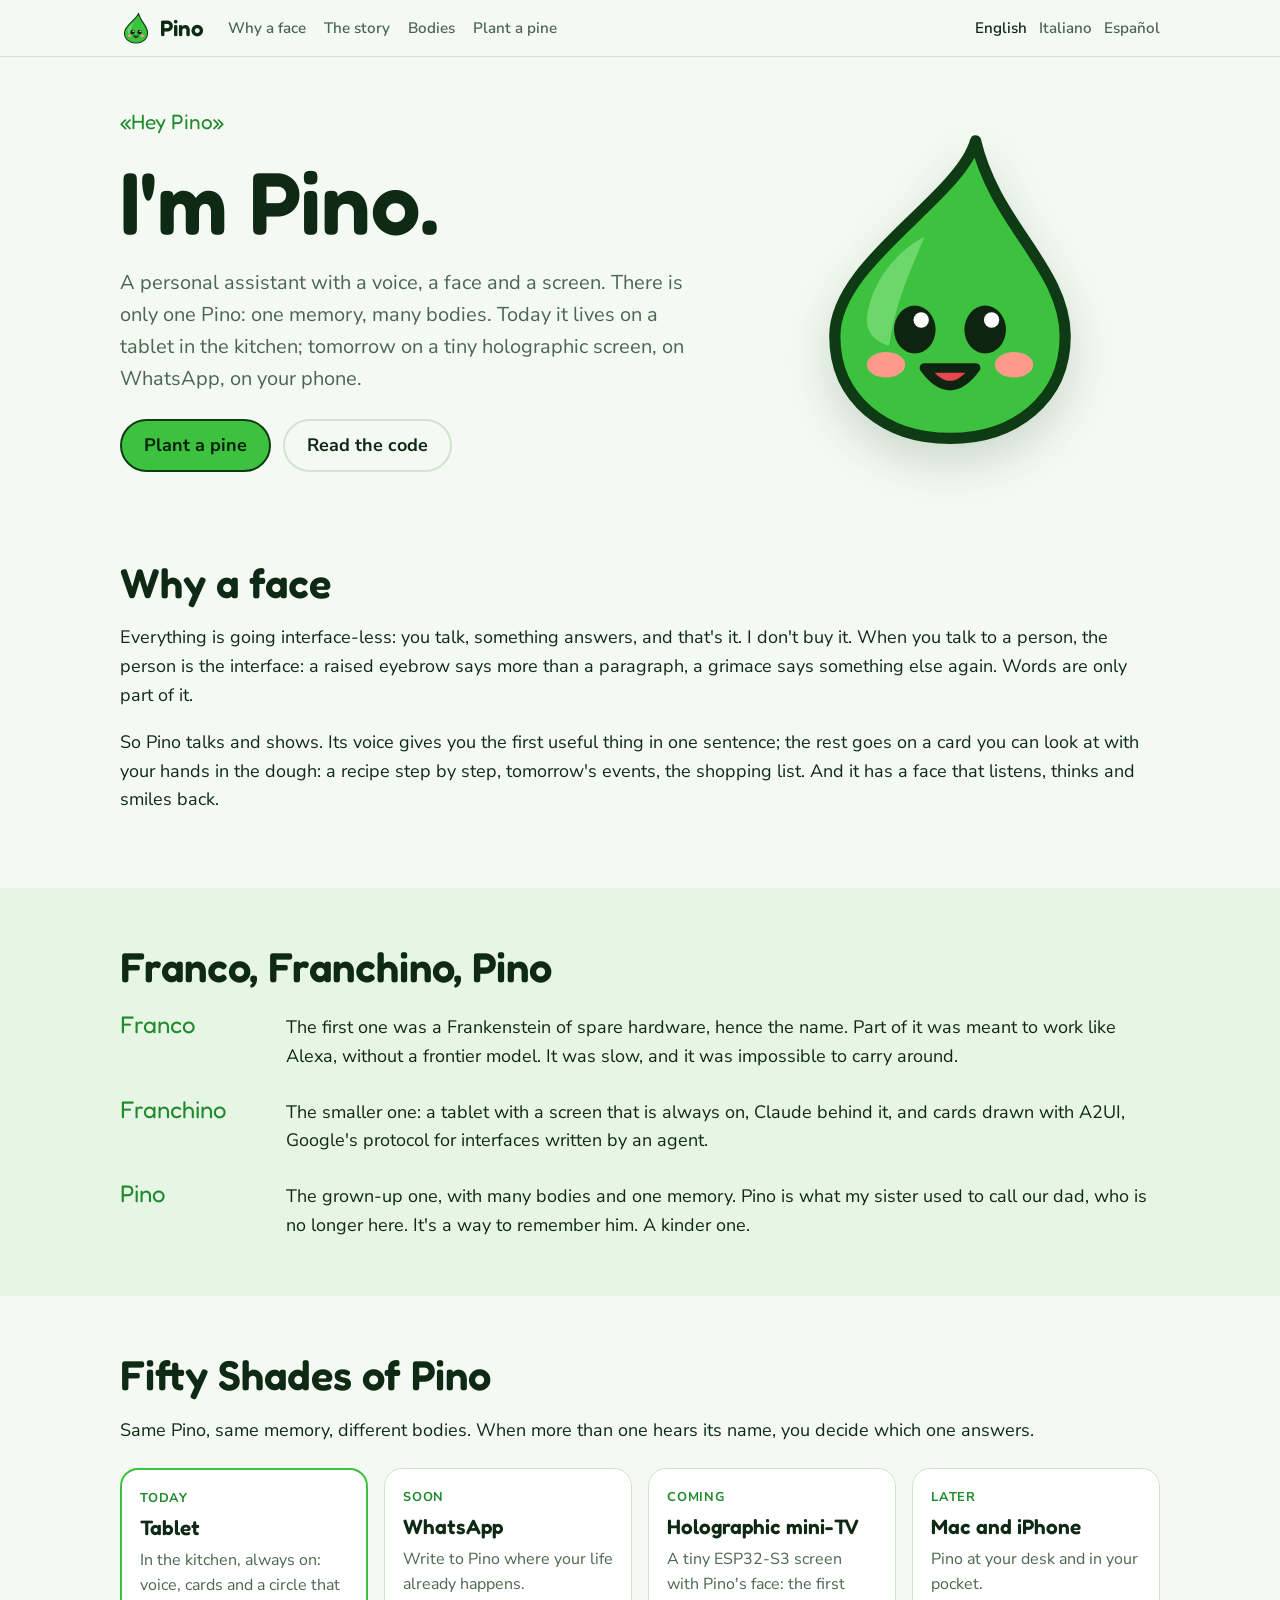
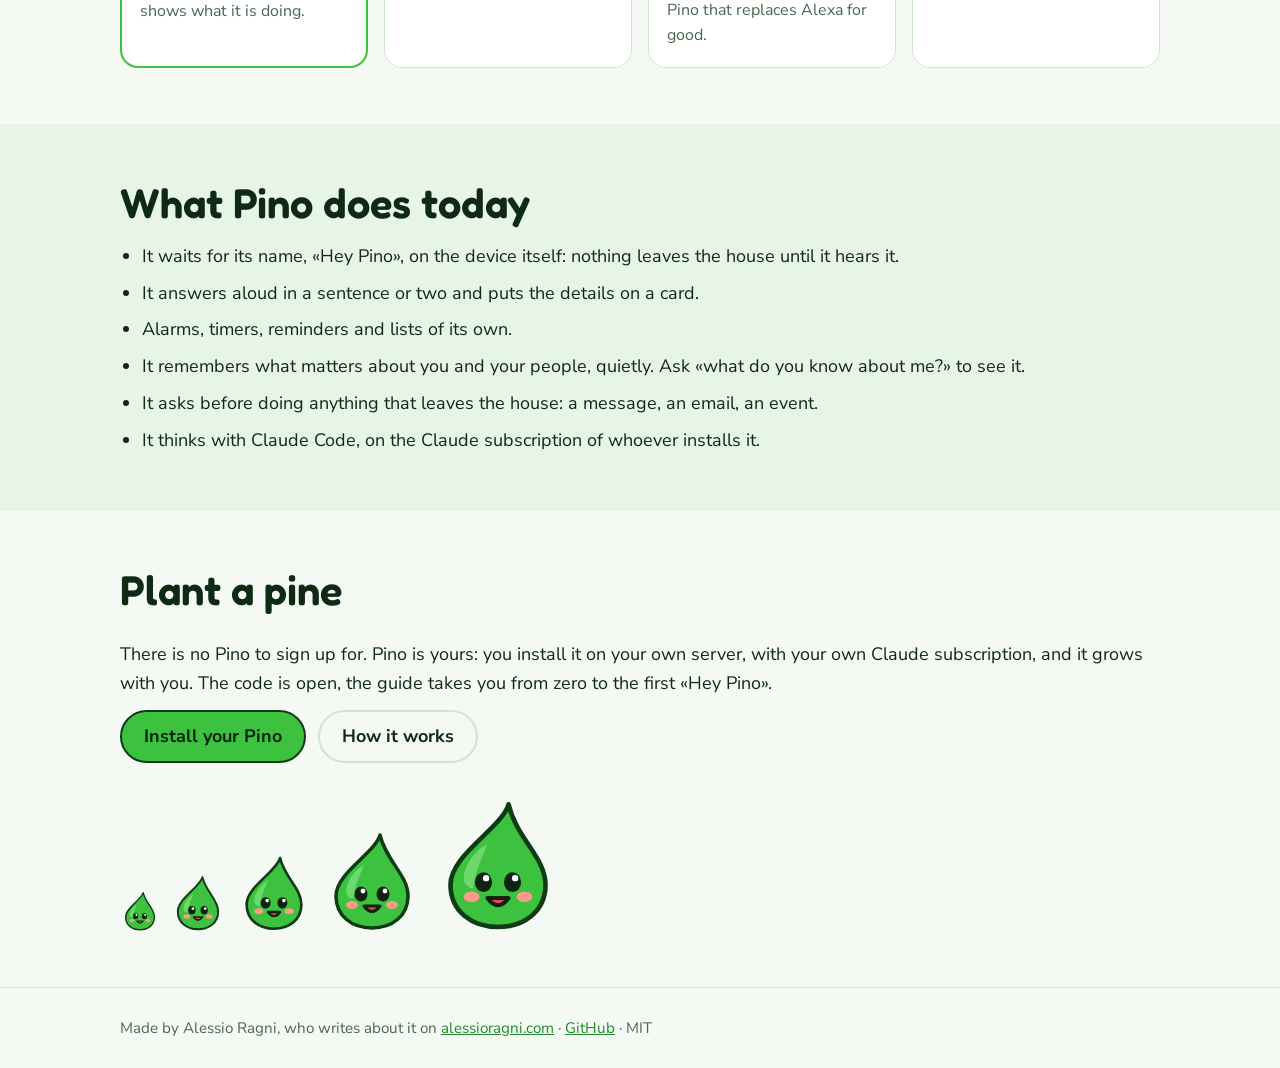
==== site/index.html @ 07070b67 "feat: Frankino becomes Pino — rename, memory, new icon, iampino.com site, server migration script Co" ====
<!doctype html>
<html lang="en">
<head>
<meta charset="utf-8">
<meta name="viewport" content="width=device-width, initial-scale=1, viewport-fit=cover">
<title>Pino</title>
<meta name="description" content="Pino is a personal assistant with a voice, a face and a screen. One Pino, one memory, many bodies.">
<meta property="og:title" content="Pino">
<meta property="og:description" content="Pino is a personal assistant with a voice, a face and a screen. One Pino, one memory, many bodies.">
<meta property="og:image" content="https://iampino.com/pino.png">
<link rel="alternate" hreflang="en" href="https://iampino.com/">
<link rel="alternate" hreflang="it" href="https://iampino.com/it/">
<link rel="alternate" hreflang="es" href="https://iampino.com/es/">
<link rel="icon" href="pino.svg" type="image/svg+xml">
<link rel="preconnect" href="https://fonts.googleapis.com">
<link rel="stylesheet" href="https://fonts.googleapis.com/css2?family=Fredoka:wght@500;600&family=Nunito+Sans:wght@400;600;700&display=swap">
<link rel="stylesheet" href="style.css">
</head>
<body>
<header class="top"><div class="wrap bar">
  <a class="brand" href=""><img src="pino.svg" alt="" width="32" height="32"> Pino</a>
  <nav><a href="#why">Why a face</a><a href="#story">The story</a><a href="#bodies">Bodies</a><a href="#plant">Plant a pine</a></nav>
  <div class="langs"><a href="" hreflang="en" aria-current="page">English</a> <a href="it/" hreflang="it">Italiano</a> <a href="es/" hreflang="es">Español</a></div>
</div></header>

<main>
<section class="hero"><div class="wrap hero-grid">
  <div class="hero-text">
    <p class="kicker">«Hey Pino»</p>
    <h1>I'm Pino.</h1>
    <p class="lead">A personal assistant with a voice, a face and a screen. There is only one Pino: one memory, many bodies. Today it lives on a tablet in the kitchen; tomorrow on a tiny holographic screen, on WhatsApp, on your phone.</p>
    <p class="ctas"><a class="btn" href="#plant">Plant a pine</a><a class="btn ghost" href="https://github.com/alessio-ragni/pino">Read the code</a></p>
  </div>
  <div class="hero-pino"><img src="pino.svg" alt="Pino" width="320" height="320"></div>
</div></section>

<section id="why"><div class="wrap"><h2>Why a face</h2><p>Everything is going interface-less: you talk, something answers, and that's it. I don't buy it. When you talk to a person, the person is the interface: a raised eyebrow says more than a paragraph, a grimace says something else again. Words are only part of it.</p><p>So Pino talks and shows. Its voice gives you the first useful thing in one sentence; the rest goes on a card you can look at with your hands in the dough: a recipe step by step, tomorrow's events, the shopping list. And it has a face that listens, thinks and smiles back.</p></div></section>

<section id="story" class="tint"><div class="wrap"><h2>Franco, Franchino, Pino</h2><ol class="story"><li><span class="step">Franco</span><p>The first one was a Frankenstein of spare hardware, hence the name. Part of it was meant to work like Alexa, without a frontier model. It was slow, and it was impossible to carry around.</p></li><li><span class="step">Franchino</span><p>The smaller one: a tablet with a screen that is always on, Claude behind it, and cards drawn with A2UI, Google's protocol for interfaces written by an agent.</p></li><li><span class="step">Pino</span><p>The grown-up one, with many bodies and one memory. Pino is what my sister used to call our dad, who is no longer here. It's a way to remember him. A kinder one.</p></li></ol></div></section>

<section id="bodies"><div class="wrap"><h2>Fifty Shades of Pino</h2><p>Same Pino, same memory, different bodies. When more than one hears its name, you decide which one answers.</p><div class="bodies"><article class="body now"><span class="when">Today</span><h3>Tablet</h3><p>In the kitchen, always on: voice, cards and a circle that shows what it is doing.</p></article><article class="body"><span class="when">Soon</span><h3>WhatsApp</h3><p>Write to Pino where your life already happens.</p></article><article class="body"><span class="when">Coming</span><h3>Holographic mini-TV</h3><p>A tiny ESP32-S3 screen with Pino's face: the first Pino that replaces Alexa for good.</p></article><article class="body"><span class="when">Later</span><h3>Mac and iPhone</h3><p>Pino at your desk and in your pocket.</p></article></div></div></section>

<section class="tint"><div class="wrap"><h2>What Pino does today</h2><ul class="does"><li>It waits for its name, «Hey Pino», on the device itself: nothing leaves the house until it hears it.</li><li>It answers aloud in a sentence or two and puts the details on a card.</li><li>Alarms, timers, reminders and lists of its own.</li><li>It remembers what matters about you and your people, quietly. Ask «what do you know about me?» to see it.</li><li>It asks before doing anything that leaves the house: a message, an email, an event.</li><li>It thinks with Claude Code, on the Claude subscription of whoever installs it.</li></ul></div></section>

<section id="plant"><div class="wrap plant">
  <h2>Plant a pine</h2>
  <p>There is no Pino to sign up for. Pino is yours: you install it on your own server, with your own Claude subscription, and it grows with you. The code is open, the guide takes you from zero to the first «Hey Pino».</p>
  <p class="ctas"><a class="btn" href="https://github.com/alessio-ragni/pino/blob/main/docs/deployment.md">Install your Pino</a><a class="btn ghost" href="https://github.com/alessio-ragni/pino/blob/main/docs/how-it-works.md">How it works</a></p>
  <div class="forest" aria-hidden="true"><img src="pino.svg" alt=""><img src="pino.svg" alt=""><img src="pino.svg" alt=""><img src="pino.svg" alt=""><img src="pino.svg" alt=""></div>
</div></section>
</main>

<footer><div class="wrap">Made by Alessio Ragni, who writes about it on <a href="https://alessioragni.com">alessioragni.com</a> · <a href="https://github.com/alessio-ragni/pino">GitHub</a> · MIT</div></footer>
</body>
</html>
---- site/style.css ----
/* Layout: one 1080px column; paragraphs run the full width of it. */
:root{
  --bg:#f4faf3; --paper:#ffffff; --tint:#e6f5e4; --ink:#0f2a14; --muted:#4b6650; --line:#cfe5cc;
  --green:#3cc23e; --green-dark:#1f8a2c; --outline:#0e3b14;
  --display:"Fredoka","Nunito Sans",system-ui,sans-serif; --body:"Nunito Sans",system-ui,sans-serif;
}
@media (prefers-color-scheme: dark){:root{
  --bg:#0c160e; --paper:#122015; --tint:#13261a; --ink:#e4f3e4; --muted:#9ebfa2; --line:#21402a; --green-dark:#7fe08a;
  color-scheme:dark}}
*{box-sizing:border-box}
body{margin:0;background:var(--bg);color:var(--ink);font-family:var(--body);font-size:18px;line-height:1.6}
a{color:var(--green-dark)}
img{max-width:100%;height:auto}
.wrap{max-width:1080px;margin:0 auto;padding-left:max(20px,env(safe-area-inset-left,0px));padding-right:max(20px,env(safe-area-inset-right,0px))}
p,li{max-width:none}
h1,h2,h3{font-family:var(--display);font-weight:600;line-height:1.1;text-wrap:balance;margin:0}
h1{font-size:clamp(3rem,9vw,5.5rem)}
h2{font-size:clamp(1.8rem,4vw,2.6rem);margin-bottom:16px}
h3{font-size:1.3rem}
section{padding-block:56px}
section.tint{background:var(--tint)}
.top{position:sticky;top:0;z-index:5;background:color-mix(in srgb,var(--bg) 88%,transparent);backdrop-filter:blur(8px);border-bottom:1px solid var(--line)}
.bar{display:flex;align-items:center;gap:16px 24px;flex-wrap:wrap;padding-block:10px}
.brand{display:flex;align-items:center;gap:8px;font-family:var(--display);font-size:1.4rem;font-weight:600;color:var(--ink);text-decoration:none}
nav{display:flex;gap:18px;flex-wrap:wrap;flex:1}
nav a,.langs a{color:var(--muted);text-decoration:none;font-weight:600;font-size:.95rem}
nav a:hover,.langs a:hover,.langs a[aria-current]{color:var(--ink)}
.langs{display:flex;gap:12px}
.hero{padding-block:48px 32px}
.hero-grid{display:grid;grid-template-columns:1.4fr 1fr;gap:32px;align-items:center}
.hero-text{display:grid;gap:16px;min-width:0}
.kicker{font-family:var(--display);color:var(--green-dark);font-size:1.3rem;margin:0}
.lead{font-size:1.25rem;color:var(--muted);margin:0}
.hero-pino{display:grid;place-items:center}
.hero-pino img{width:min(320px,80%);filter:drop-shadow(0 18px 24px rgba(14,59,20,.18));animation:bob 4s ease-in-out infinite}
@keyframes bob{50%{transform:translateY(-10px) rotate(-2deg)}}
@media (prefers-reduced-motion:reduce){.hero-pino img{animation:none}}
.ctas{display:flex;gap:12px;flex-wrap:wrap;margin:8px 0 0}
.btn{display:inline-block;background:var(--green);color:#06210b;border:2px solid var(--outline);border-radius:999px;padding:10px 22px;font-weight:700;text-decoration:none}
.btn.ghost{background:transparent;color:var(--ink);border-color:var(--line)}
.btn:focus-visible,a:focus-visible{outline:3px solid var(--green);outline-offset:3px}
.story{list-style:none;margin:0;padding:0;display:grid;gap:20px}
.story li{display:grid;grid-template-columns:150px 1fr;gap:16px;align-items:baseline}
.story p{margin:0}
.step{font-family:var(--display);font-size:1.5rem;color:var(--green-dark)}
.bodies{display:grid;grid-template-columns:repeat(4,minmax(0,1fr));gap:16px;margin-top:24px}
.body{background:var(--paper);border:1px solid var(--line);border-radius:18px;padding:18px;display:grid;gap:8px;align-content:start}
.body.now{border:2px solid var(--green)}
.body p{margin:0;color:var(--muted);font-size:1rem}
.when{font-size:.8rem;font-weight:700;letter-spacing:.06em;text-transform:uppercase;color:var(--green-dark)}
.does{margin:0;padding-left:1.2em;display:grid;gap:8px}
.plant{display:grid;gap:12px}
.plant p{margin:0}
.forest{display:flex;align-items:flex-end;gap:10px;margin-top:24px}
.forest img{width:40px}
.forest img:nth-child(2){width:56px}.forest img:nth-child(3){width:76px}.forest img:nth-child(4){width:100px}.forest img:nth-child(5){width:132px}
footer{border-top:1px solid var(--line);padding-block:28px;color:var(--muted);font-size:.95rem}
@media (max-width:820px){
  .hero-grid{grid-template-columns:1fr}
  .hero-pino{order:-1}
  .hero-pino img{width:180px}
  .bodies{grid-template-columns:repeat(2,minmax(0,1fr))}
  .story li{grid-template-columns:1fr;gap:4px}
  nav{display:none}
}
@media (max-width:460px){.bodies{grid-template-columns:1fr}}
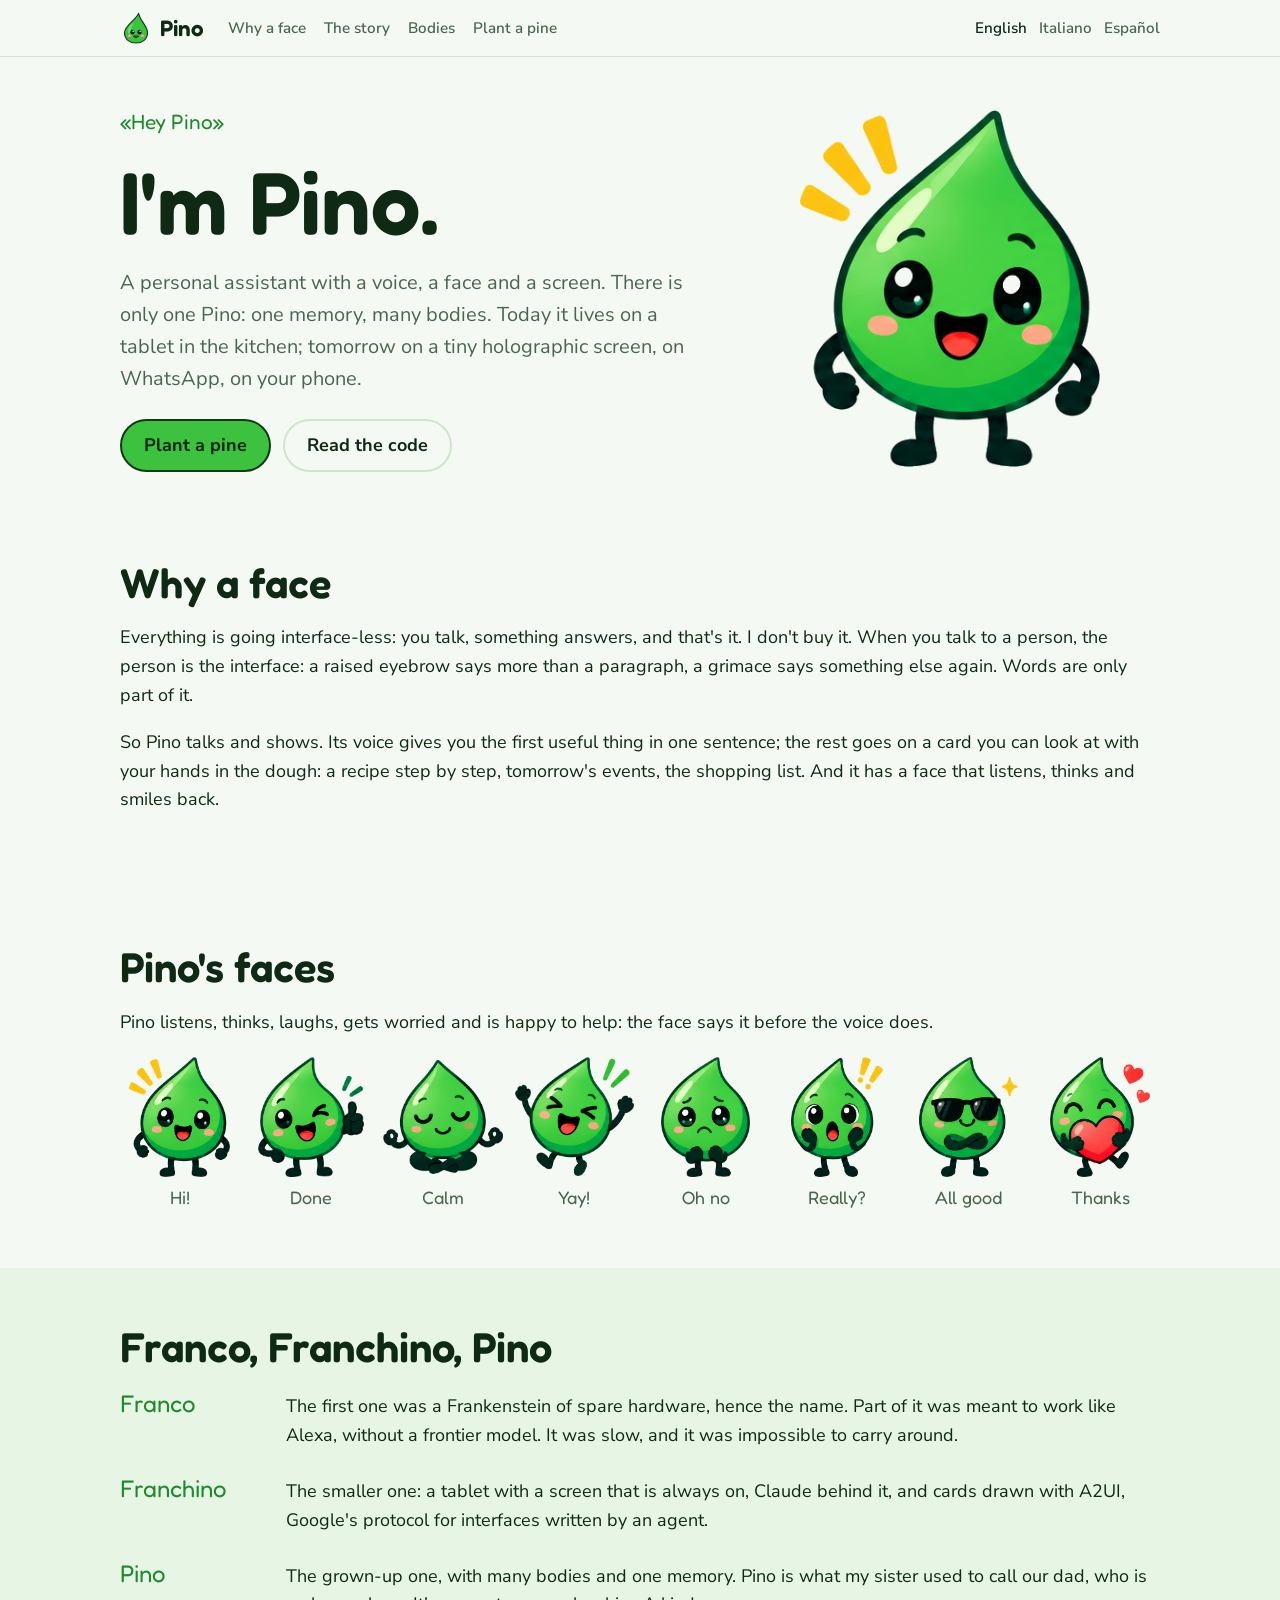
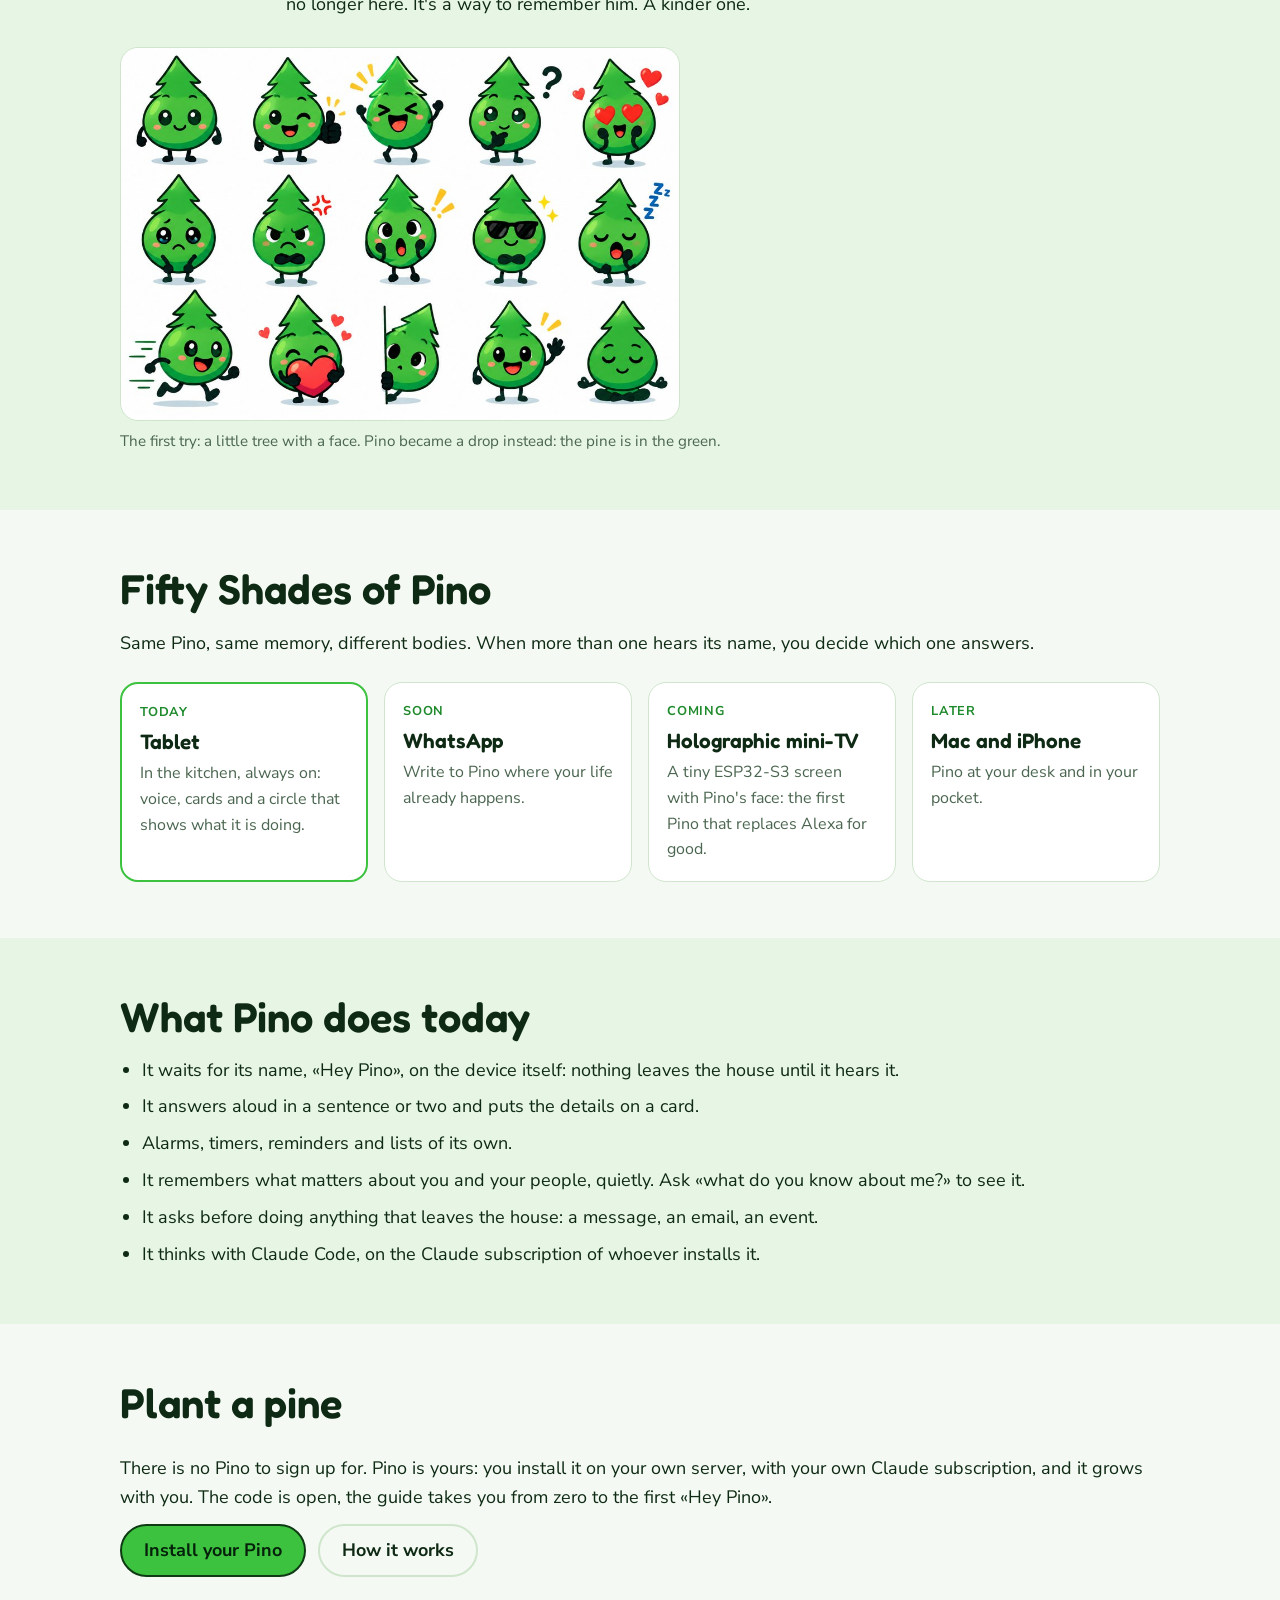
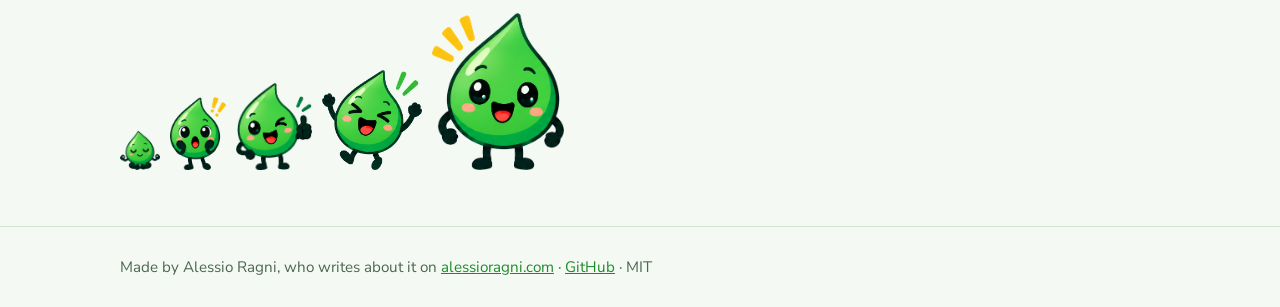
==== commit 0c2eb391: "feat: Pino's faces on the site, install on a VPS (AWS account closed) Co-Authored-By: Claude Opus 5." ====
--- a/site/index.html
+++ b/site/index.html
@@ -8,6 +8,7 @@
 <meta property="og:title" content="Pino">
 <meta property="og:description" content="Pino is a personal assistant with a voice, a face and a screen. One Pino, one memory, many bodies.">
 <meta property="og:image" content="https://iampino.com/pino.png">
+<meta name="twitter:card" content="summary_large_image">
 <link rel="alternate" hreflang="en" href="https://iampino.com/">
 <link rel="alternate" hreflang="it" href="https://iampino.com/it/">
 <link rel="alternate" hreflang="es" href="https://iampino.com/es/">
@@ -31,12 +32,15 @@
     <p class="lead">A personal assistant with a voice, a face and a screen. There is only one Pino: one memory, many bodies. Today it lives on a tablet in the kitchen; tomorrow on a tiny holographic screen, on WhatsApp, on your phone.</p>
     <p class="ctas"><a class="btn" href="#plant">Plant a pine</a><a class="btn ghost" href="https://github.com/alessio-ragni/pino">Read the code</a></p>
   </div>
-  <div class="hero-pino"><img src="pino.svg" alt="Pino" width="320" height="320"></div>
+  <div class="hero-pino"><img src="img/pino-hello.png" alt="Pino" width="315" height="389"></div>
 </div></section>
 
 <section id="why"><div class="wrap"><h2>Why a face</h2><p>Everything is going interface-less: you talk, something answers, and that's it. I don't buy it. When you talk to a person, the person is the interface: a raised eyebrow says more than a paragraph, a grimace says something else again. Words are only part of it.</p><p>So Pino talks and shows. Its voice gives you the first useful thing in one sentence; the rest goes on a card you can look at with your hands in the dough: a recipe step by step, tomorrow's events, the shopping list. And it has a face that listens, thinks and smiles back.</p></div></section>
 
-<section id="story" class="tint"><div class="wrap"><h2>Franco, Franchino, Pino</h2><ol class="story"><li><span class="step">Franco</span><p>The first one was a Frankenstein of spare hardware, hence the name. Part of it was meant to work like Alexa, without a frontier model. It was slow, and it was impossible to carry around.</p></li><li><span class="step">Franchino</span><p>The smaller one: a tablet with a screen that is always on, Claude behind it, and cards drawn with A2UI, Google's protocol for interfaces written by an agent.</p></li><li><span class="step">Pino</span><p>The grown-up one, with many bodies and one memory. Pino is what my sister used to call our dad, who is no longer here. It's a way to remember him. A kinder one.</p></li></ol></div></section>
+<section id="faces"><div class="wrap"><h2>Pino's faces</h2><p>Pino listens, thinks, laughs, gets worried and is happy to help: the face says it before the voice does.</p><div class="faces"><figure><img src="img/pino-hello.png" alt="Pino: Hi!" loading="lazy"><figcaption>Hi!</figcaption></figure><figure><img src="img/pino-thumbsup.png" alt="Pino: Done" loading="lazy"><figcaption>Done</figcaption></figure><figure><img src="img/pino-calm.png" alt="Pino: Calm" loading="lazy"><figcaption>Calm</figcaption></figure><figure><img src="img/pino-joy.png" alt="Pino: Yay!" loading="lazy"><figcaption>Yay!</figcaption></figure><figure><img src="img/pino-sad.png" alt="Pino: Oh no" loading="lazy"><figcaption>Oh no</figcaption></figure><figure><img src="img/pino-wow.png" alt="Pino: Really?" loading="lazy"><figcaption>Really?</figcaption></figure><figure><img src="img/pino-cool.png" alt="Pino: All good" loading="lazy"><figcaption>All good</figcaption></figure><figure><img src="img/pino-love.png" alt="Pino: Thanks" loading="lazy"><figcaption>Thanks</figcaption></figure></div></div></section>
+
+<section id="story" class="tint"><div class="wrap"><h2>Franco, Franchino, Pino</h2><ol class="story"><li><span class="step">Franco</span><p>The first one was a Frankenstein of spare hardware, hence the name. Part of it was meant to work like Alexa, without a frontier model. It was slow, and it was impossible to carry around.</p></li><li><span class="step">Franchino</span><p>The smaller one: a tablet with a screen that is always on, Claude behind it, and cards drawn with A2UI, Google's protocol for interfaces written by an agent.</p></li><li><span class="step">Pino</span><p>The grown-up one, with many bodies and one memory. Pino is what my sister used to call our dad, who is no longer here. It's a way to remember him. A kinder one.</p></li></ol>
+<figure class="first-try"><img src="img/first-try.jpg" alt="" loading="lazy"><figcaption>The first try: a little tree with a face. Pino became a drop instead: the pine is in the green.</figcaption></figure></div></section>
 
 <section id="bodies"><div class="wrap"><h2>Fifty Shades of Pino</h2><p>Same Pino, same memory, different bodies. When more than one hears its name, you decide which one answers.</p><div class="bodies"><article class="body now"><span class="when">Today</span><h3>Tablet</h3><p>In the kitchen, always on: voice, cards and a circle that shows what it is doing.</p></article><article class="body"><span class="when">Soon</span><h3>WhatsApp</h3><p>Write to Pino where your life already happens.</p></article><article class="body"><span class="when">Coming</span><h3>Holographic mini-TV</h3><p>A tiny ESP32-S3 screen with Pino's face: the first Pino that replaces Alexa for good.</p></article><article class="body"><span class="when">Later</span><h3>Mac and iPhone</h3><p>Pino at your desk and in your pocket.</p></article></div></div></section>
 
@@ -46,7 +50,7 @@
   <h2>Plant a pine</h2>
   <p>There is no Pino to sign up for. Pino is yours: you install it on your own server, with your own Claude subscription, and it grows with you. The code is open, the guide takes you from zero to the first «Hey Pino».</p>
   <p class="ctas"><a class="btn" href="https://github.com/alessio-ragni/pino/blob/main/docs/deployment.md">Install your Pino</a><a class="btn ghost" href="https://github.com/alessio-ragni/pino/blob/main/docs/how-it-works.md">How it works</a></p>
-  <div class="forest" aria-hidden="true"><img src="pino.svg" alt=""><img src="pino.svg" alt=""><img src="pino.svg" alt=""><img src="pino.svg" alt=""><img src="pino.svg" alt=""></div>
+  <div class="forest" aria-hidden="true"><img src="img/pino-calm.png" alt=""><img src="img/pino-wow.png" alt=""><img src="img/pino-thumbsup.png" alt=""><img src="img/pino-joy.png" alt=""><img src="img/pino-hello.png" alt=""></div>
 </div></section>
 </main>
 
--- a/site/style.css
+++ b/site/style.css
@@ -32,7 +32,7 @@
 .kicker{font-family:var(--display);color:var(--green-dark);font-size:1.3rem;margin:0}
 .lead{font-size:1.25rem;color:var(--muted);margin:0}
 .hero-pino{display:grid;place-items:center}
-.hero-pino img{width:min(320px,80%);filter:drop-shadow(0 18px 24px rgba(14,59,20,.18));animation:bob 4s ease-in-out infinite}
+.hero-pino img{width:min(300px,80%);animation:bob 4s ease-in-out infinite}
 @keyframes bob{50%{transform:translateY(-10px) rotate(-2deg)}}
 @media (prefers-reduced-motion:reduce){.hero-pino img{animation:none}}
 .ctas{display:flex;gap:12px;flex-wrap:wrap;margin:8px 0 0}
@@ -49,6 +49,14 @@
 .body p{margin:0;color:var(--muted);font-size:1rem}
 .when{font-size:.8rem;font-weight:700;letter-spacing:.06em;text-transform:uppercase;color:var(--green-dark)}
 .does{margin:0;padding-left:1.2em;display:grid;gap:8px}
+.faces{display:grid;grid-template-columns:repeat(8,minmax(0,1fr));gap:12px;margin-top:20px}
+.faces figure{margin:0;display:grid;gap:6px;justify-items:center;text-align:center}
+.faces img{height:120px;width:auto;object-fit:contain;transition:transform .2s}
+.faces figure:hover img{transform:translateY(-6px) rotate(-3deg)}
+.faces figcaption{font-family:var(--display);color:var(--muted)}
+.first-try{margin:28px 0 0;display:grid;gap:8px}
+.first-try img{width:100%;max-width:560px;border-radius:18px;border:1px solid var(--line);background:#fff}
+.first-try figcaption{color:var(--muted);font-size:.95rem}
 .plant{display:grid;gap:12px}
 .plant p{margin:0}
 .forest{display:flex;align-items:flex-end;gap:10px;margin-top:24px}
@@ -60,6 +68,8 @@
   .hero-pino{order:-1}
   .hero-pino img{width:180px}
   .bodies{grid-template-columns:repeat(2,minmax(0,1fr))}
+  .faces{grid-template-columns:repeat(4,minmax(0,1fr))}
+  .faces img{height:96px}
   .story li{grid-template-columns:1fr;gap:4px}
   nav{display:none}
 }
